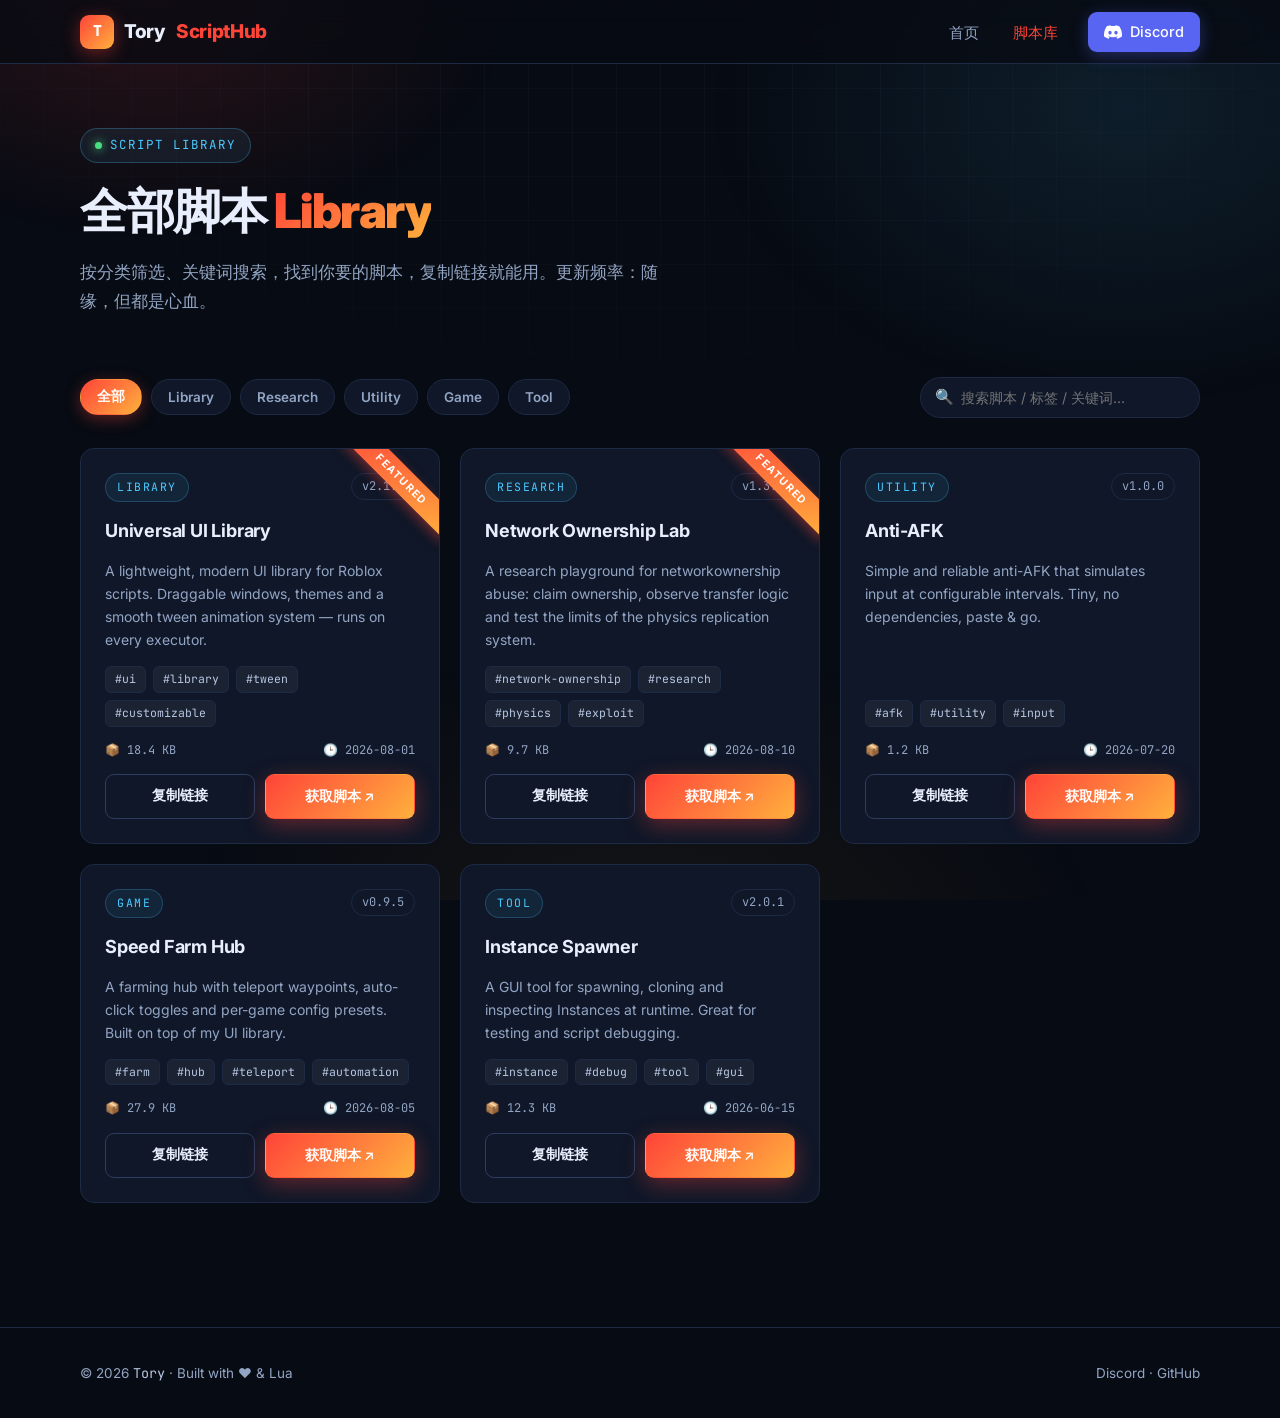
==== scripts.html @ 9d8e40a9 "init: Tory Script Hub" ====
<!DOCTYPE html>
<html lang="zh-CN">
<head>
  <meta charset="UTF-8" />
  <meta name="viewport" content="width=device-width, initial-scale=1.0" />
  <title>脚本库 — Tory Script Hub</title>
  <meta name="description" content="Tory 的全部 Roblox 脚本 — 按分类浏览、搜索、复制链接。" />
  <link rel="icon" href="data:image/svg+xml,<svg xmlns='http://www.w3.org/2000/svg' viewBox='0 0 100 100'><rect width='100' height='100' rx='22' fill='%23ff4438'/><text x='50' y='68' font-size='52' font-family='monospace' font-weight='bold' fill='white' text-anchor='middle'>T</text></svg>" />
  <link rel="preconnect" href="https://fonts.googleapis.com" />
  <link rel="preconnect" href="https://fonts.gstatic.com" crossorigin />
  <link href="https://fonts.googleapis.com/css2?family=Inter:wght@400;500;600;700;800;900&family=JetBrains+Mono:wght@400;500;700&display=swap" rel="stylesheet" />
  <link rel="stylesheet" href="assets/css/style.css" />
</head>
<body>
  <div class="bg-glow"></div>
  <div class="bg-grid"></div>

  <!-- ============ NAVBAR ============ -->
  <nav class="nav">
    <div class="container nav-inner">
      <a href="index.html" class="brand">
        <span class="logo"><span>T</span></span>
        Tory<span style="color:var(--accent)">ScriptHub</span>
      </a>
      <ul class="nav-links">
        <li><a href="index.html">首页</a></li>
        <li><a href="scripts.html" class="active">脚本库</a></li>
        <li><a href="#" data-discord class="nav-discord" target="_blank" rel="noopener">
          <svg width="18" height="18" viewBox="0 0 24 24" fill="currentColor"><path d="M20.317 4.37a19.79 19.79 0 0 0-4.885-1.515.074.074 0 0 0-.079.037c-.21.375-.444.864-.608 1.25a18.27 18.27 0 0 0-5.487 0 12.64 12.64 0 0 0-.617-1.25.077.077 0 0 0-.079-.037A19.736 19.736 0 0 0 3.677 4.37a.07.07 0 0 0-.032.027C.533 9.046-.32 13.58.099 18.057a.082.082 0 0 0 .031.057 19.9 19.9 0 0 0 5.993 3.03.078.078 0 0 0 .084-.028c.462-.63.874-1.295 1.226-1.994a.076.076 0 0 0-.041-.106 13.107 13.107 0 0 1-1.872-.892.077.077 0 0 1-.008-.128c.126-.094.252-.192.372-.291a.074.074 0 0 1 .077-.01c3.928 1.793 8.18 1.793 12.062 0a.074.074 0 0 1 .078.01c.12.098.246.198.373.292a.077.077 0 0 1-.006.127 12.299 12.299 0 0 1-1.873.892.077.077 0 0 0-.041.107c.36.698.772 1.362 1.225 1.993a.076.076 0 0 0 .084.028 19.839 19.839 0 0 0 6.002-3.03.077.077 0 0 0 .032-.054c.5-5.177-.838-9.674-3.549-13.66a.061.061 0 0 0-.031-.03zM8.02 15.33c-1.183 0-2.157-1.085-2.157-2.419 0-1.333.956-2.419 2.157-2.419 1.21 0 2.176 1.096 2.157 2.42 0 1.333-.956 2.418-2.157 2.418zm7.975 0c-1.183 0-2.157-1.085-2.157-2.419 0-1.333.955-2.419 2.157-2.419 1.21 0 2.176 1.096 2.157 2.42 0 1.333-.946 2.418-2.157 2.418z"/></svg>
          Discord
        </a></li>
      </ul>
    </div>
  </nav>

  <!-- ============ PAGE HEAD ============ -->
  <header class="hero" style="padding:64px 0 40px">
    <div class="container">
      <div class="hero-badge"><span class="dot"></span> SCRIPT LIBRARY</div>
      <h1 style="font-size:clamp(30px,5vw,48px)">全部脚本 <span class="grad">Library</span></h1>
      <p class="bio" style="max-width:600px">按分类筛选、关键词搜索，找到你要的脚本，复制链接就能用。更新频率：随缘，但都是心血。</p>
    </div>
  </header>

  <!-- ============ FILTERS + GRID ============ -->
  <section class="section" style="padding-top:10px">
    <div class="container">
      <div class="filters">
        <div class="chips" id="chips"></div>
        <div class="search-box">
          <span class="mag">🔍</span>
          <input type="text" id="searchInput" placeholder="搜索脚本 / 标签 / 关键词…" autocomplete="off" />
        </div>
      </div>
      <div class="scripts-grid" id="scriptsGrid"></div>
      <div class="empty-state" id="emptyState">
        <div class="big">🕳️</div>
        <p>没有匹配的脚本。</p>
        <p style="margin-top:6px;font-size:13px;color:#6b7fa0">换个关键词试试，或者去 Discord 里催 Tory 更新。</p>
      </div>
    </div>
  </section>

  <!-- ============ FOOTER ============ -->
  <footer class="footer">
    <div class="container footer-inner">
      <span>© <span id="year"></span> <span class="mono">Tory</span> · Built with ❤️ &amp; Lua</span>
      <span><a href="#" data-discord target="_blank" rel="noopener">Discord</a> · <a href="https://github.com" target="_blank" rel="noopener">GitHub</a></span>
    </div>
  </footer>

  <script src="assets/js/main.js"></script>
  <script>document.getElementById("year").textContent = new Date().getFullYear();</script>
</body>
</html>
---- assets/css/style.css ----
/* ============================================================
   Tory Script Hub — stylesheet
   Dark hacker theme with Roblox-red accents
   ============================================================ */

:root {
  --bg: #070b13;
  --bg-2: #0b1120;
  --card: #0f1728;
  --card-hover: #131e33;
  --border: #1d2a44;
  --border-bright: #2c3d5f;
  --text: #e8eefc;
  --muted: #93a5c4;
  --accent: #ff4438;        /* roblox red */
  --accent-soft: rgba(255, 68, 56, 0.12);
  --cyan: #4cc9ff;
  --green: #4ade80;
  --gradient: linear-gradient(135deg, #ff4438 0%, #ff7a3c 50%, #ffb03c 100%);
  --radius: 14px;
  --radius-sm: 9px;
  --font-body: "Inter", "PingFang SC", "Microsoft YaHei", system-ui, sans-serif;
  --font-mono: "JetBrains Mono", "Fira Code", Consolas, monospace;
  --nav-h: 64px;
}

* { margin: 0; padding: 0; box-sizing: border-box; }

html { scroll-behavior: smooth; }

body {
  font-family: var(--font-body);
  background: var(--bg);
  color: var(--text);
  line-height: 1.65;
  -webkit-font-smoothing: antialiased;
  overflow-x: hidden;
}

::selection { background: rgba(255, 68, 56, 0.35); color: #fff; }

::-webkit-scrollbar { width: 10px; }
::-webkit-scrollbar-track { background: var(--bg); }
::-webkit-scrollbar-thumb { background: #24334f; border-radius: 6px; }
::-webkit-scrollbar-thumb:hover { background: #31456b; }

/* ---------- background decorations ---------- */
.bg-glow {
  position: fixed;
  inset: 0;
  z-index: -2;
  pointer-events: none;
  background:
    radial-gradient(600px 400px at 12% 0%, rgba(255, 68, 56, 0.14), transparent 60%),
    radial-gradient(700px 500px at 88% 12%, rgba(76, 201, 255, 0.10), transparent 60%),
    radial-gradient(800px 600px at 50% 110%, rgba(255, 176, 60, 0.07), transparent 60%);
}
.bg-grid {
  position: fixed;
  inset: 0;
  z-index: -1;
  pointer-events: none;
  background-image:
    linear-gradient(rgba(120, 150, 200, 0.045) 1px, transparent 1px),
    linear-gradient(90deg, rgba(120, 150, 200, 0.045) 1px, transparent 1px);
  background-size: 44px 44px;
  mask-image: radial-gradient(ellipse 90% 70% at 50% 0%, black 30%, transparent 75%);
  -webkit-mask-image: radial-gradient(ellipse 90% 70% at 50% 0%, black 30%, transparent 75%);
}

/* ---------- layout helpers ---------- */
.container { width: min(1120px, 92%); margin: 0 auto; }
.section { padding: 84px 0; }
.section-head { text-align: center; margin-bottom: 46px; }
.section-head .eyebrow {
  font-family: var(--font-mono);
  font-size: 13px;
  letter-spacing: 3px;
  text-transform: uppercase;
  color: var(--accent);
  display: inline-flex;
  align-items: center;
  gap: 8px;
}
.section-head .eyebrow::before,
.section-head .eyebrow::after {
  content: "";
  width: 26px;
  height: 1px;
  background: linear-gradient(90deg, transparent, var(--accent));
}
.section-head .eyebrow::after { background: linear-gradient(90deg, var(--accent), transparent); }
.section-head h2 { font-size: clamp(26px, 4vw, 38px); font-weight: 800; letter-spacing: -0.5px; margin-top: 10px; }
.section-head p { color: var(--muted); margin-top: 10px; max-width: 560px; margin-inline: auto; }

/* ---------- navbar ---------- */
.nav {
  position: sticky;
  top: 0;
  z-index: 100;
  height: var(--nav-h);
  backdrop-filter: blur(14px);
  -webkit-backdrop-filter: blur(14px);
  background: rgba(7, 11, 19, 0.72);
  border-bottom: 1px solid var(--border);
}
.nav-inner {
  height: var(--nav-h);
  display: flex;
  align-items: center;
  justify-content: space-between;
}
.brand {
  display: flex;
  align-items: center;
  gap: 10px;
  font-weight: 800;
  font-size: 19px;
  letter-spacing: -0.3px;
  color: var(--text);
  text-decoration: none;
}
.brand .logo {
  width: 34px;
  height: 34px;
  display: grid;
  place-items: center;
  border-radius: 9px;
  background: var(--gradient);
  color: #fff;
  font-family: var(--font-mono);
  font-size: 15px;
  font-weight: 800;
  box-shadow: 0 4px 18px rgba(255, 68, 56, 0.4);
}
.brand .logo span { transform: translateY(-1px); }
.nav-links { display: flex; align-items: center; gap: 6px; list-style: none; }
.nav-links a {
  color: var(--muted);
  text-decoration: none;
  font-size: 14.5px;
  font-weight: 500;
  padding: 8px 14px;
  border-radius: 8px;
  transition: color 0.2s, background 0.2s;
}
.nav-links a:hover { color: var(--text); background: rgba(255, 255, 255, 0.06); }
.nav-links a.active { color: var(--accent); }
.nav-discord {
  margin-left: 10px;
  display: inline-flex;
  align-items: center;
  gap: 8px;
  background: #5865f2;
  color: #fff !important;
  font-weight: 600;
  padding: 8px 16px !important;
  border-radius: 9px !important;
  box-shadow: 0 4px 16px rgba(88, 101, 242, 0.35);
  transition: transform 0.2s, box-shadow 0.2s;
}
.nav-discord:hover { transform: translateY(-1px); box-shadow: 0 6px 22px rgba(88, 101, 242, 0.5); color: #fff !important; background: #5865f2 !important; }

/* ---------- buttons ---------- */
.btn {
  display: inline-flex;
  align-items: center;
  justify-content: center;
  gap: 9px;
  font-family: var(--font-body);
  font-size: 15px;
  font-weight: 600;
  padding: 13px 26px;
  border-radius: 11px;
  border: 1px solid transparent;
  cursor: pointer;
  text-decoration: none;
  transition: transform 0.18s, box-shadow 0.18s, background 0.18s, border-color 0.18s;
  white-space: nowrap;
}
.btn:active { transform: scale(0.97); }
.btn-primary {
  background: var(--gradient);
  color: #fff;
  box-shadow: 0 6px 22px rgba(255, 68, 56, 0.35);
}
.btn-primary:hover { transform: translateY(-2px); box-shadow: 0 10px 30px rgba(255, 68, 56, 0.45); }
.btn-ghost { background: transparent; color: var(--text); border-color: var(--border-bright); }
.btn-ghost:hover { border-color: var(--accent); color: var(--accent); transform: translateY(-2px); }
.btn-discord {
  background: #5865f2;
  color: #fff;
  box-shadow: 0 6px 22px rgba(88, 101, 242, 0.35);
}
.btn-discord:hover { transform: translateY(-2px); box-shadow: 0 10px 30px rgba(88, 101, 242, 0.5); }
.btn-sm { padding: 9px 16px; font-size: 13.5px; border-radius: 9px; }

/* ---------- hero ---------- */
.hero { padding: 90px 0 70px; position: relative; }
.hero-inner {
  display: grid;
  grid-template-columns: 1.05fr 0.95fr;
  gap: 56px;
  align-items: center;
}
.hero-badge {
  display: inline-flex;
  align-items: center;
  gap: 8px;
  font-family: var(--font-mono);
  font-size: 12.5px;
  letter-spacing: 1px;
  color: var(--cyan);
  background: rgba(76, 201, 255, 0.08);
  border: 1px solid rgba(76, 201, 255, 0.25);
  padding: 6px 14px;
  border-radius: 999px;
  margin-bottom: 22px;
}
.hero-badge .dot {
  width: 7px; height: 7px; border-radius: 50%;
  background: var(--green);
  box-shadow: 0 0 10px var(--green);
  animation: pulse 2s infinite;
}
@keyframes pulse {
  0%, 100% { opacity: 1; transform: scale(1); }
  50% { opacity: 0.5; transform: scale(0.8); }
}
.hero h1 {
  font-size: clamp(38px, 6vw, 62px);
  font-weight: 900;
  letter-spacing: -1.5px;
  line-height: 1.08;
}
.hero h1 .grad {
  background: var(--gradient);
  -webkit-background-clip: text;
  background-clip: text;
  color: transparent;
}
.hero .bio {
  margin: 22px 0 12px;
  font-size: 17px;
  color: var(--muted);
  max-width: 480px;
}
.hero .bio em { color: var(--text); font-style: normal; font-family: var(--font-mono); font-size: 15px; }
.hero-actions { display: flex; flex-wrap: wrap; gap: 14px; margin-top: 30px; }
.hero-stats {
  display: flex;
  gap: 34px;
  margin-top: 44px;
  padding-top: 24px;
  border-top: 1px solid var(--border);
}
.hero-stats .num { font-size: 26px; font-weight: 800; font-family: var(--font-mono); color: var(--text); }
.hero-stats .num em { color: var(--accent); font-style: normal; }
.hero-stats .lbl { font-size: 12.5px; color: var(--muted); letter-spacing: 0.5px; }

/* code window */
.code-window {
  background: #0c1322;
  border: 1px solid var(--border);
  border-radius: var(--radius);
  box-shadow: 0 30px 80px rgba(0, 0, 0, 0.55);
  overflow: hidden;
  font-family: var(--font-mono);
}
.code-titlebar {
  display: flex;
  align-items: center;
  gap: 8px;
  padding: 12px 16px;
  background: #0e1628;
  border-bottom: 1px solid var(--border);
}
.code-titlebar .dots { display: flex; gap: 7px; }
.code-titlebar .dots i {
  width: 11px; height: 11px; border-radius: 50%;
  display: inline-block;
}
.code-titlebar .dots i:nth-child(1) { background: #ff5f56; }
.code-titlebar .dots i:nth-child(2) { background: #ffbd2e; }
.code-titlebar .dots i:nth-child(3) { background: #27c93f; }
.code-titlebar .file {
  margin-left: 10px;
  font-size: 12.5px;
  color: var(--muted);
}
.code-titlebar .file b { color: var(--cyan); font-weight: 500; }
.code-body { padding: 20px 22px; font-size: 13.2px; line-height: 1.75; }
.code-body .ln { display: block; white-space: pre; }
.code-body .cm { color: #5f7396; }
.code-body .kw { color: #ff79c6; }
.code-body .fn { color: #50fa7b; }
.code-body .st { color: #f1fa8c; }
.code-body .no { color: #bd93f9; }
.code-body .pu { color: #4cc9ff; }
.code-body .ok { color: #27c93f; }
.code-window .code-foot {
  padding: 10px 22px;
  font-size: 12px;
  color: var(--muted);
  border-top: 1px solid var(--border);
  display: flex;
  justify-content: space-between;
  font-family: var(--font-mono);
}
.typed-cursor { color: var(--green); animation: blink 1s step-end infinite; }
@keyframes blink { 50% { opacity: 0; } }

/* ---------- features ---------- */
.features-grid {
  display: grid;
  grid-template-columns: repeat(3, 1fr);
  gap: 20px;
}
.feature {
  background: var(--card);
  border: 1px solid var(--border);
  border-radius: var(--radius);
  padding: 26px 24px;
  transition: transform 0.2s, border-color 0.2s, background 0.2s;
}
.feature:hover { transform: translateY(-4px); border-color: var(--border-bright); background: var(--card-hover); }
.feature .icon {
  width: 44px; height: 44px;
  display: grid; place-items: center;
  border-radius: 11px;
  font-size: 20px;
  margin-bottom: 16px;
  background: var(--accent-soft);
  border: 1px solid rgba(255, 68, 56, 0.25);
}
.feature:nth-child(2) .icon { background: rgba(76, 201, 255, 0.1); border-color: rgba(76, 201, 255, 0.25); }
.feature:nth-child(3) .icon { background: rgba(74, 222, 128, 0.1); border-color: rgba(74, 222, 128, 0.25); }
.feature h3 { font-size: 17px; font-weight: 700; margin-bottom: 8px; }
.feature p { color: var(--muted); font-size: 14.5px; }

/* ---------- script cards ---------- */
.scripts-grid {
  display: grid;
  grid-template-columns: repeat(auto-fill, minmax(320px, 1fr));
  gap: 20px;
}
.card {
  background: var(--card);
  border: 1px solid var(--border);
  border-radius: var(--radius);
  padding: 24px;
  display: flex;
  flex-direction: column;
  gap: 14px;
  transition: transform 0.22s, border-color 0.22s, box-shadow 0.22s, background 0.22s;
  position: relative;
  overflow: hidden;
}
.card::before {
  content: "";
  position: absolute;
  inset: 0 0 auto 0;
  height: 3px;
  background: var(--gradient);
  opacity: 0;
  transition: opacity 0.22s;
}
.card:hover {
  transform: translateY(-5px);
  border-color: var(--border-bright);
  background: var(--card-hover);
  box-shadow: 0 18px 44px rgba(0, 0, 0, 0.45);
}
.card:hover::before { opacity: 1; }
.card-top { display: flex; justify-content: space-between; align-items: flex-start; gap: 10px; }
.card .cat {
  font-family: var(--font-mono);
  font-size: 11.5px;
  letter-spacing: 1.5px;
  text-transform: uppercase;
  color: var(--cyan);
  background: rgba(76, 201, 255, 0.08);
  border: 1px solid rgba(76, 201, 255, 0.22);
  padding: 4px 11px;
  border-radius: 999px;
}
.card .ver {
  font-family: var(--font-mono);
  font-size: 12px;
  color: var(--muted);
  border: 1px solid var(--border);
  padding: 3px 10px;
  border-radius: 999px;
}
.card h3 { font-size: 18px; font-weight: 700; letter-spacing: -0.2px; }
.card .desc { color: var(--muted); font-size: 14px; flex-grow: 1; }
.card .tags { display: flex; flex-wrap: wrap; gap: 7px; }
.card .tags span {
  font-family: var(--font-mono);
  font-size: 11.5px;
  color: #b7c6e2;
  background: rgba(255, 255, 255, 0.05);
  border: 1px solid var(--border);
  padding: 3px 9px;
  border-radius: 6px;
}
.card .meta {
  display: flex;
  justify-content: space-between;
  align-items: center;
  font-size: 12px;
  color: var(--muted);
  font-family: var(--font-mono);
}
.card-actions { display: flex; gap: 10px; }
.card-actions .btn { flex: 1; padding: 10px 14px; font-size: 13.5px; }

/* badge */
.card .featured-flag {
  position: absolute;
  top: 18px; right: -34px;
  transform: rotate(45deg);
  background: var(--gradient);
  color: #fff;
  font-size: 10.5px;
  font-weight: 700;
  letter-spacing: 1.5px;
  padding: 4px 38px;
  box-shadow: 0 4px 12px rgba(255, 68, 56, 0.4);
}

/* ---------- filters ---------- */
.filters {
  display: flex;
  flex-wrap: wrap;
  align-items: center;
  justify-content: space-between;
  gap: 16px;
  margin-bottom: 30px;
}
.chips { display: flex; flex-wrap: wrap; gap: 9px; }
.chip {
  font-size: 13.5px;
  font-weight: 600;
  color: var(--muted);
  background: var(--card);
  border: 1px solid var(--border);
  padding: 8px 16px;
  border-radius: 999px;
  cursor: pointer;
  transition: all 0.18s;
  font-family: var(--font-body);
}
.chip:hover { color: var(--text); border-color: var(--border-bright); }
.chip.active {
  background: var(--gradient);
  color: #fff;
  border-color: transparent;
  box-shadow: 0 4px 16px rgba(255, 68, 56, 0.35);
}
.search-box {
  position: relative;
  min-width: 240px;
  flex: 0 1 280px;
}
.search-box input {
  width: 100%;
  background: var(--card);
  border: 1px solid var(--border);
  color: var(--text);
  font-family: var(--font-body);
  font-size: 14px;
  padding: 11px 16px 11px 40px;
  border-radius: 999px;
  outline: none;
  transition: border-color 0.2s;
}
.search-box input:focus { border-color: var(--accent); }
.search-box .mag {
  position: absolute;
  left: 15px; top: 50%;
  transform: translateY(-50%);
  color: var(--muted);
  font-size: 15px;
  pointer-events: none;
}
.empty-state { text-align: center; padding: 70px 0; color: var(--muted); display: none; }
.empty-state .big { font-size: 44px; margin-bottom: 12px; }

/* ---------- discord CTA ---------- */
.cta {
  position: relative;
  border-radius: 22px;
  padding: 64px 40px;
  text-align: center;
  overflow: hidden;
  border: 1px solid rgba(88, 101, 242, 0.35);
  background:
    radial-gradient(600px 300px at 50% -20%, rgba(88, 101, 242, 0.28), transparent 70%),
    linear-gradient(180deg, #101c3d, #0a1228);
}
.cta::after {
  content: "";
  position: absolute; inset: 0;
  background-image: linear-gradient(rgba(120,150,200,0.06) 1px, transparent 1px),
                    linear-gradient(90deg, rgba(120,150,200,0.06) 1px, transparent 1px);
  background-size: 34px 34px;
  pointer-events: none;
}
.cta > * { position: relative; z-index: 1; }
.cta h2 { font-size: clamp(24px, 4vw, 36px); font-weight: 800; letter-spacing: -0.5px; }
.cta p { color: var(--muted); margin: 14px auto 30px; max-width: 480px; }
.cta .discord-tag {
  display: inline-flex;
  align-items: center;
  gap: 8px;
  font-family: var(--font-mono);
  font-size: 13px;
  color: #b9c4ff;
  background: rgba(88, 101, 242, 0.15);
  border: 1px dashed rgba(88, 101, 242, 0.5);
  padding: 8px 16px;
  border-radius: 10px;
  margin-top: 18px;
}

/* ---------- footer ---------- */
.footer {
  border-top: 1px solid var(--border);
  padding: 34px 0;
  margin-top: 40px;
}
.footer-inner {
  display: flex;
  flex-wrap: wrap;
  align-items: center;
  justify-content: space-between;
  gap: 16px;
  color: var(--muted);
  font-size: 13.5px;
}
.footer .mono { font-family: var(--font-mono); color: #b7c6e2; }
.footer a { color: var(--muted); text-decoration: none; }
.footer a:hover { color: var(--accent); }

/* ---------- toast ---------- */
.toast {
  position: fixed;
  bottom: 28px; left: 50%;
  transform: translate(-50%, 90px);
  background: #101c33;
  border: 1px solid rgba(74, 222, 128, 0.4);
  color: #d1fae5;
  font-size: 14px;
  font-weight: 500;
  padding: 13px 22px;
  border-radius: 12px;
  box-shadow: 0 14px 40px rgba(0, 0, 0, 0.5);
  z-index: 200;
  transition: transform 0.35s cubic-bezier(0.2, 0.9, 0.3, 1.2);
  display: flex;
  align-items: center;
  gap: 10px;
}
.toast.show { transform: translate(-50%, 0); }
.toast .tick { color: var(--green); font-weight: 800; }

/* ---------- reveal animation ---------- */
.reveal { opacity: 0; transform: translateY(24px); transition: opacity 0.6s ease, transform 0.6s ease; }
.reveal.visible { opacity: 1; transform: none; }
.reveal[data-delay="1"] { transition-delay: 0.08s; }
.reveal[data-delay="2"] { transition-delay: 0.16s; }
.reveal[data-delay="3"] { transition-delay: 0.24s; }

/* ---------- responsive ---------- */
@media (max-width: 900px) {
  .hero-inner { grid-template-columns: 1fr; gap: 40px; }
  .hero { padding: 64px 0 48px; }
  .features-grid { grid-template-columns: 1fr; }
  .hero-stats { gap: 24px; flex-wrap: wrap; }
}
@media (max-width: 640px) {
  .nav-links .link-text { display: none; }
  .nav-links a { padding: 8px 10px; }
  .filters { flex-direction: column; align-items: stretch; }
  .search-box { flex: 1; }
  .hero-actions .btn { width: 100%; }
  .card-actions { flex-direction: column; }
}
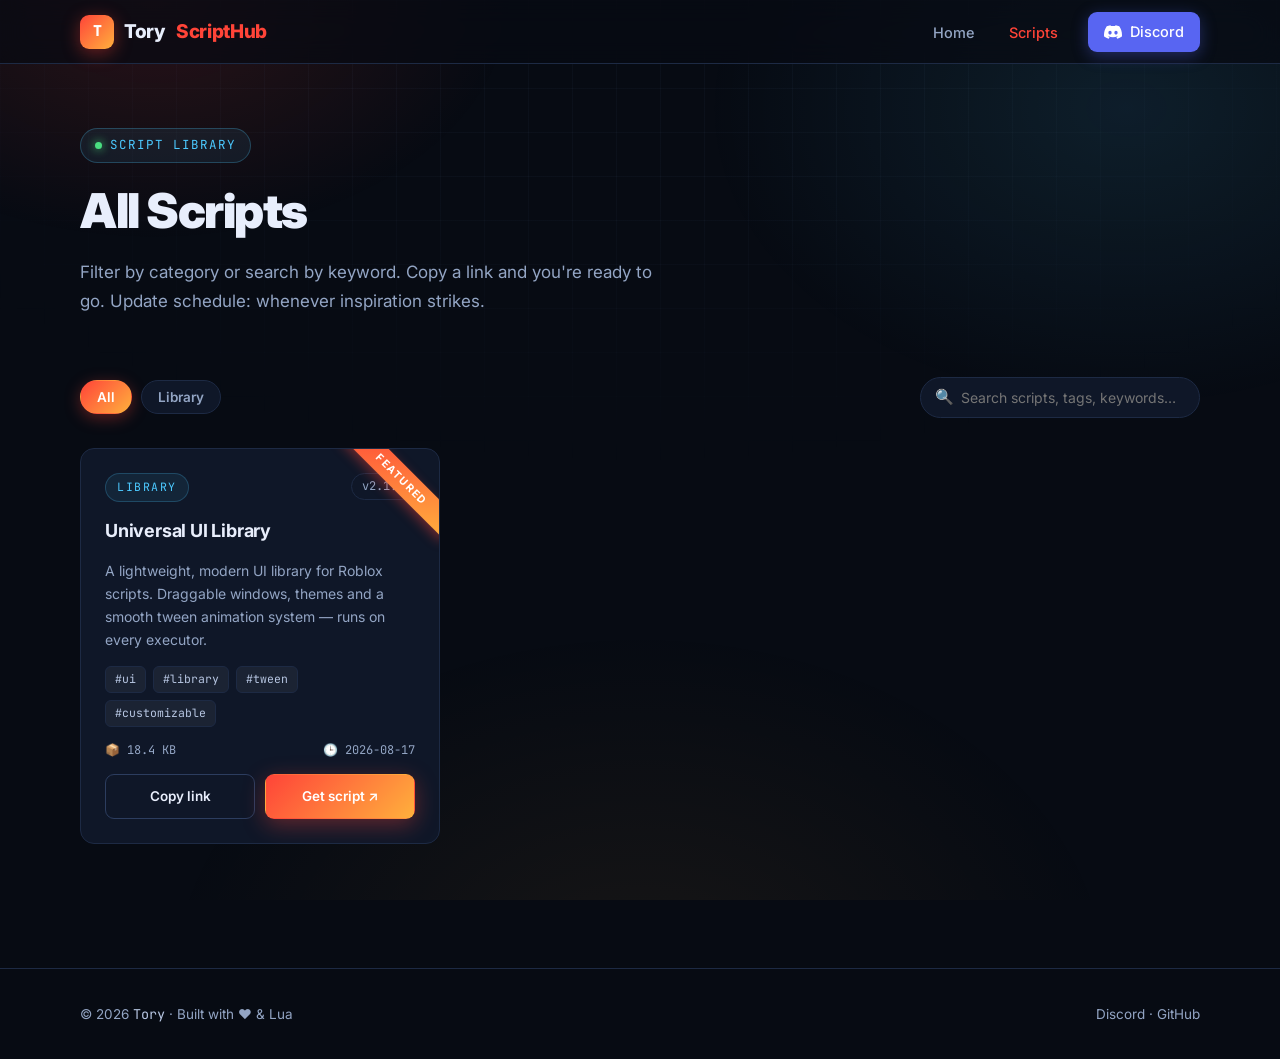
==== commit f489cba0: "update: english UI + single sample script" ====
--- a/scripts.html
+++ b/scripts.html
@@ -1,10 +1,10 @@
 <!DOCTYPE html>
-<html lang="zh-CN">
+<html lang="en">
 <head>
   <meta charset="UTF-8" />
   <meta name="viewport" content="width=device-width, initial-scale=1.0" />
-  <title>脚本库 — Tory Script Hub</title>
-  <meta name="description" content="Tory 的全部 Roblox 脚本 — 按分类浏览、搜索、复制链接。" />
+  <title>Script Library — Tory Script Hub</title>
+  <meta name="description" content="All of Tory's Roblox scripts — browse by category, search & copy links." />
   <link rel="icon" href="data:image/svg+xml,<svg xmlns='http://www.w3.org/2000/svg' viewBox='0 0 100 100'><rect width='100' height='100' rx='22' fill='%23ff4438'/><text x='50' y='68' font-size='52' font-family='monospace' font-weight='bold' fill='white' text-anchor='middle'>T</text></svg>" />
   <link rel="preconnect" href="https://fonts.googleapis.com" />
   <link rel="preconnect" href="https://fonts.gstatic.com" crossorigin />
@@ -23,8 +23,8 @@
         Tory<span style="color:var(--accent)">ScriptHub</span>
       </a>
       <ul class="nav-links">
-        <li><a href="index.html">首页</a></li>
-        <li><a href="scripts.html" class="active">脚本库</a></li>
+        <li><a href="index.html">Home</a></li>
+        <li><a href="scripts.html" class="active">Scripts</a></li>
         <li><a href="#" data-discord class="nav-discord" target="_blank" rel="noopener">
           <svg width="18" height="18" viewBox="0 0 24 24" fill="currentColor"><path d="M20.317 4.37a19.79 19.79 0 0 0-4.885-1.515.074.074 0 0 0-.079.037c-.21.375-.444.864-.608 1.25a18.27 18.27 0 0 0-5.487 0 12.64 12.64 0 0 0-.617-1.25.077.077 0 0 0-.079-.037A19.736 19.736 0 0 0 3.677 4.37a.07.07 0 0 0-.032.027C.533 9.046-.32 13.58.099 18.057a.082.082 0 0 0 .031.057 19.9 19.9 0 0 0 5.993 3.03.078.078 0 0 0 .084-.028c.462-.63.874-1.295 1.226-1.994a.076.076 0 0 0-.041-.106 13.107 13.107 0 0 1-1.872-.892.077.077 0 0 1-.008-.128c.126-.094.252-.192.372-.291a.074.074 0 0 1 .077-.01c3.928 1.793 8.18 1.793 12.062 0a.074.074 0 0 1 .078.01c.12.098.246.198.373.292a.077.077 0 0 1-.006.127 12.299 12.299 0 0 1-1.873.892.077.077 0 0 0-.041.107c.36.698.772 1.362 1.225 1.993a.076.076 0 0 0 .084.028 19.839 19.839 0 0 0 6.002-3.03.077.077 0 0 0 .032-.054c.5-5.177-.838-9.674-3.549-13.66a.061.061 0 0 0-.031-.03zM8.02 15.33c-1.183 0-2.157-1.085-2.157-2.419 0-1.333.956-2.419 2.157-2.419 1.21 0 2.176 1.096 2.157 2.42 0 1.333-.956 2.418-2.157 2.418zm7.975 0c-1.183 0-2.157-1.085-2.157-2.419 0-1.333.955-2.419 2.157-2.419 1.21 0 2.176 1.096 2.157 2.42 0 1.333-.946 2.418-2.157 2.418z"/></svg>
           Discord
@@ -37,8 +37,8 @@
   <header class="hero" style="padding:64px 0 40px">
     <div class="container">
       <div class="hero-badge"><span class="dot"></span> SCRIPT LIBRARY</div>
-      <h1 style="font-size:clamp(30px,5vw,48px)">全部脚本 <span class="grad">Library</span></h1>
-      <p class="bio" style="max-width:600px">按分类筛选、关键词搜索，找到你要的脚本，复制链接就能用。更新频率：随缘，但都是心血。</p>
+      <h1 style="font-size:clamp(30px,5vw,48px)">All Scripts</h1>
+      <p class="bio" style="max-width:600px">Filter by category or search by keyword. Copy a link and you're ready to go. Update schedule: whenever inspiration strikes.</p>
     </div>
   </header>
 
@@ -49,14 +49,14 @@
         <div class="chips" id="chips"></div>
         <div class="search-box">
           <span class="mag">🔍</span>
-          <input type="text" id="searchInput" placeholder="搜索脚本 / 标签 / 关键词…" autocomplete="off" />
+          <input type="text" id="searchInput" placeholder="Search scripts, tags, keywords…" autocomplete="off" />
         </div>
       </div>
       <div class="scripts-grid" id="scriptsGrid"></div>
       <div class="empty-state" id="emptyState">
         <div class="big">🕳️</div>
-        <p>没有匹配的脚本。</p>
-        <p style="margin-top:6px;font-size:13px;color:#6b7fa0">换个关键词试试，或者去 Discord 里催 Tory 更新。</p>
+        <p>No matching scripts.</p>
+        <p style="margin-top:6px;font-size:13px;color:#6b7fa0">Try another keyword, or ping Tory on Discord.</p>
       </div>
     </div>
   </section>
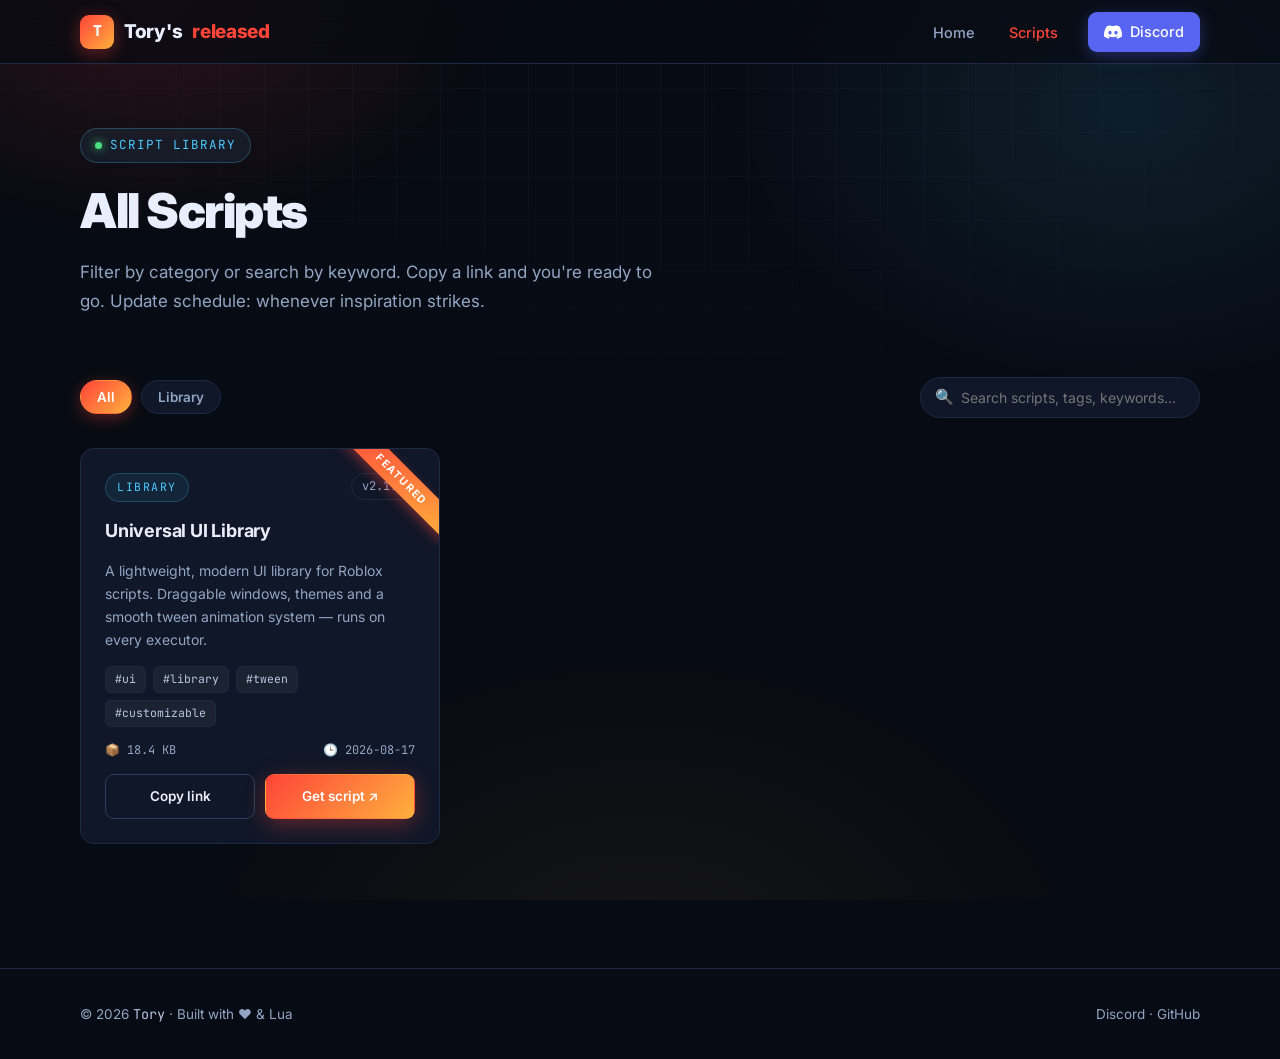
==== commit ca7eb748: "Update scripts.html" ====
--- a/scripts.html
+++ b/scripts.html
@@ -3,7 +3,7 @@
 <head>
   <meta charset="UTF-8" />
   <meta name="viewport" content="width=device-width, initial-scale=1.0" />
-  <title>Script Library — Tory Script Hub</title>
+  <title>Tory's Officials - released</title>
   <meta name="description" content="All of Tory's Roblox scripts — browse by category, search & copy links." />
   <link rel="icon" href="data:image/svg+xml,<svg xmlns='http://www.w3.org/2000/svg' viewBox='0 0 100 100'><rect width='100' height='100' rx='22' fill='%23ff4438'/><text x='50' y='68' font-size='52' font-family='monospace' font-weight='bold' fill='white' text-anchor='middle'>T</text></svg>" />
   <link rel="preconnect" href="https://fonts.googleapis.com" />
@@ -15,12 +15,11 @@
   <div class="bg-glow"></div>
   <div class="bg-grid"></div>
 
-  <!-- ============ NAVBAR ============ -->
   <nav class="nav">
     <div class="container nav-inner">
       <a href="index.html" class="brand">
         <span class="logo"><span>T</span></span>
-        Tory<span style="color:var(--accent)">ScriptHub</span>
+        Tory's<span style="color:var(--accent)">released</span>
       </a>
       <ul class="nav-links">
         <li><a href="index.html">Home</a></li>
@@ -33,7 +32,6 @@
     </div>
   </nav>
 
-  <!-- ============ PAGE HEAD ============ -->
   <header class="hero" style="padding:64px 0 40px">
     <div class="container">
       <div class="hero-badge"><span class="dot"></span> SCRIPT LIBRARY</div>
@@ -41,8 +39,7 @@
       <p class="bio" style="max-width:600px">Filter by category or search by keyword. Copy a link and you're ready to go. Update schedule: whenever inspiration strikes.</p>
     </div>
   </header>
-
-  <!-- ============ FILTERS + GRID ============ -->
+  
   <section class="section" style="padding-top:10px">
     <div class="container">
       <div class="filters">
@@ -60,8 +57,7 @@
       </div>
     </div>
   </section>
-
-  <!-- ============ FOOTER ============ -->
+  
   <footer class="footer">
     <div class="container footer-inner">
       <span>© <span id="year"></span> <span class="mono">Tory</span> · Built with ❤️ &amp; Lua</span>
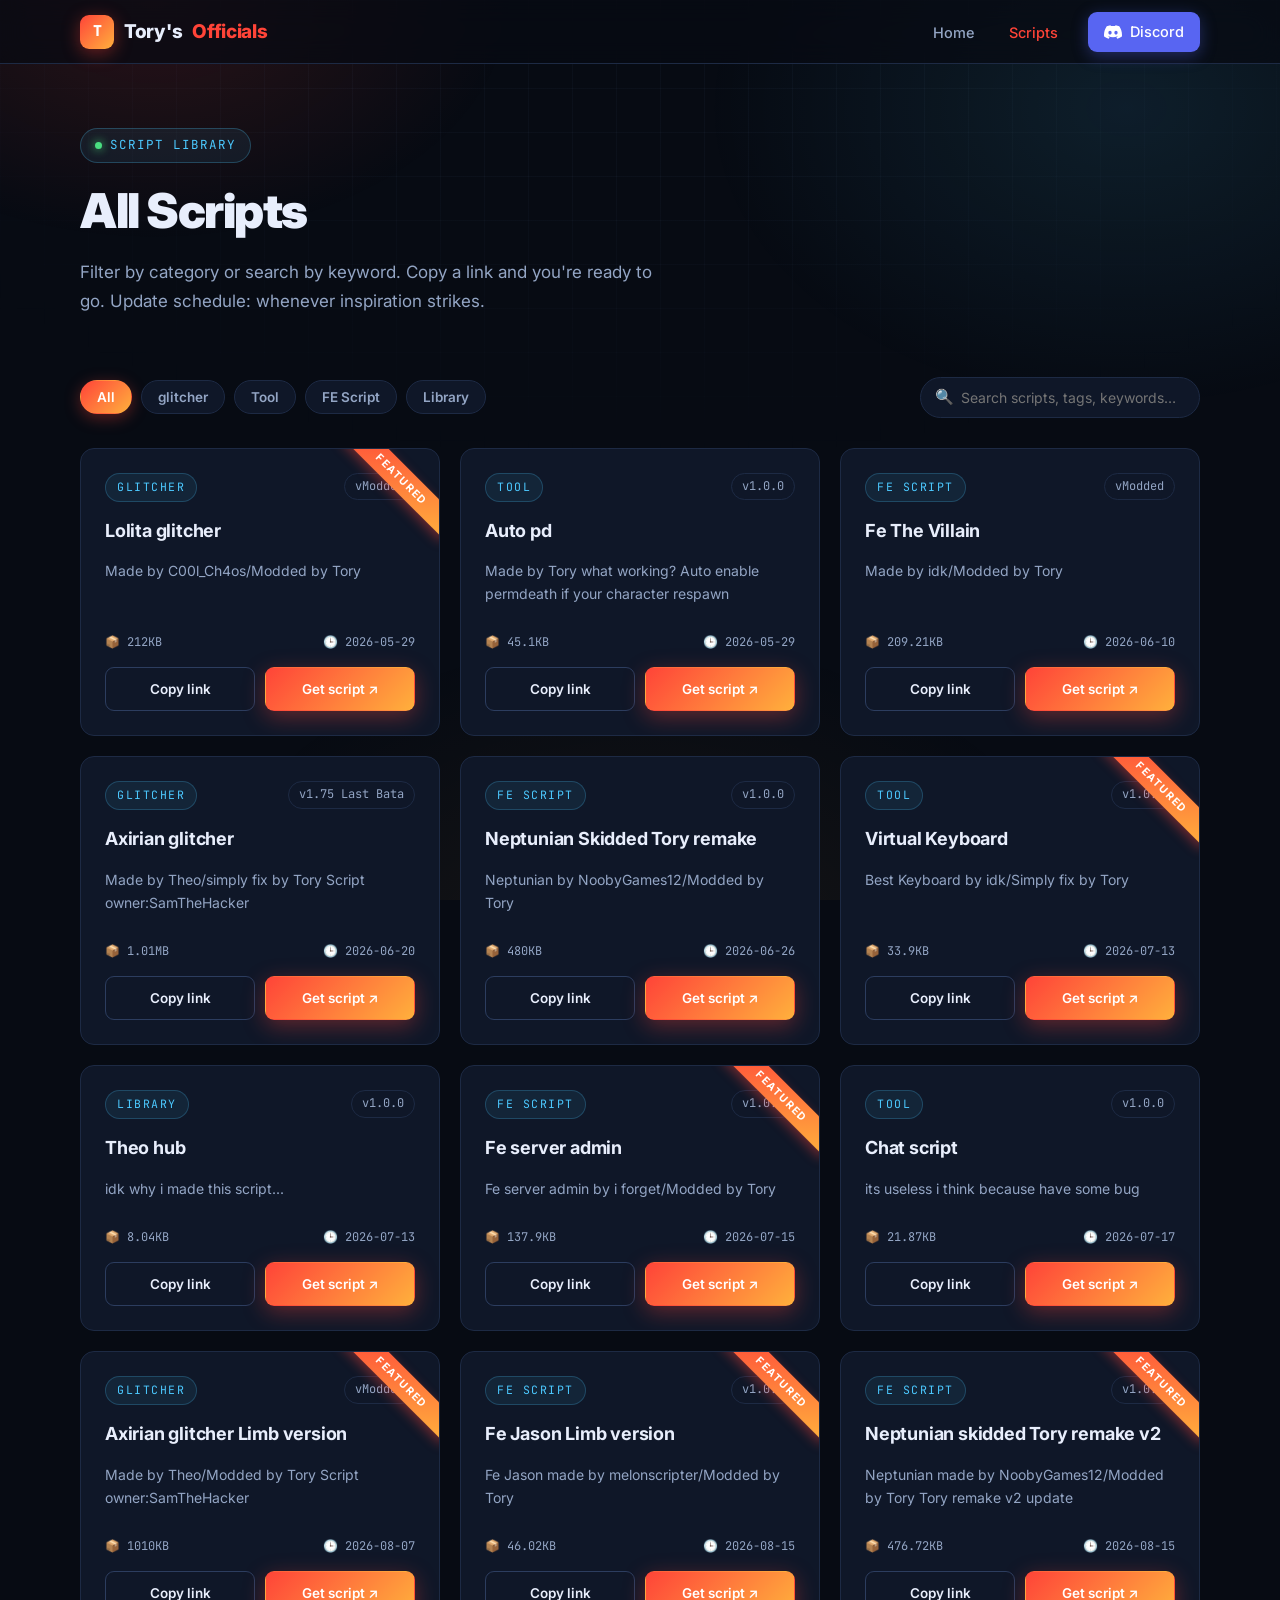
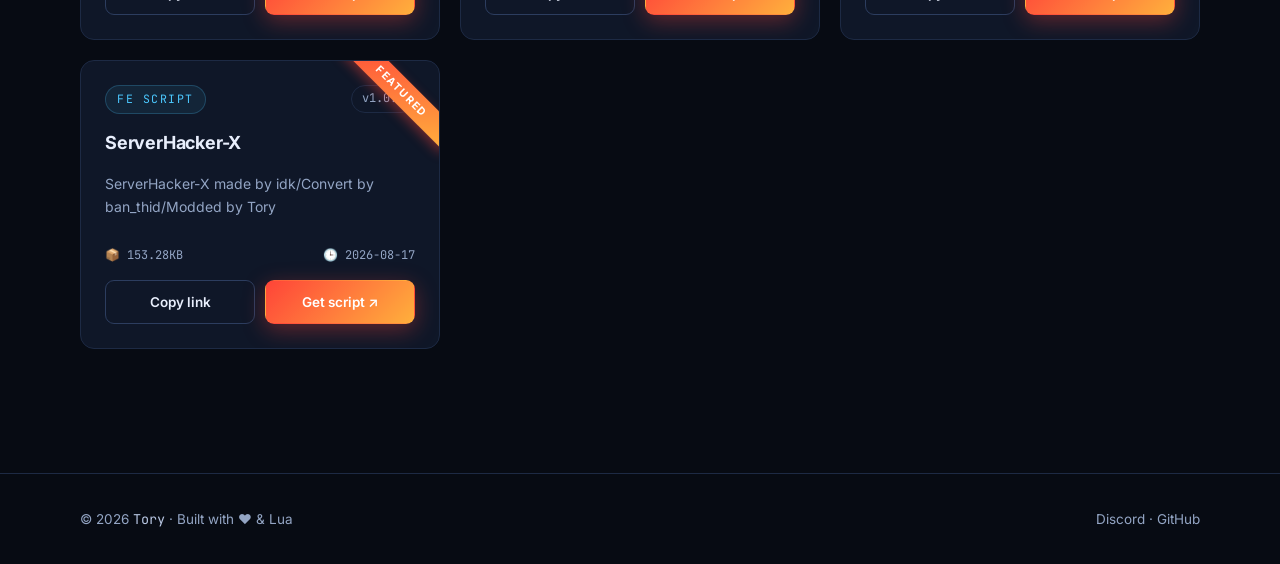
==== commit cee0c7b3: "update: mobile responsive, Tory's Officials brand, clean code" ====
--- a/scripts.html
+++ b/scripts.html
@@ -3,8 +3,8 @@
 <head>
   <meta charset="UTF-8" />
   <meta name="viewport" content="width=device-width, initial-scale=1.0" />
-  <title>Tory's Officials - released</title>
-  <meta name="description" content="All of Tory's Roblox scripts — browse by category, search & copy links." />
+  <title>Script Library — Tory Script Hub</title>
+  <meta name="description" content="All of Tory's released scripts — browse by category, search & copy links." />
   <link rel="icon" href="data:image/svg+xml,<svg xmlns='http://www.w3.org/2000/svg' viewBox='0 0 100 100'><rect width='100' height='100' rx='22' fill='%23ff4438'/><text x='50' y='68' font-size='52' font-family='monospace' font-weight='bold' fill='white' text-anchor='middle'>T</text></svg>" />
   <link rel="preconnect" href="https://fonts.googleapis.com" />
   <link rel="preconnect" href="https://fonts.gstatic.com" crossorigin />
@@ -19,7 +19,7 @@
     <div class="container nav-inner">
       <a href="index.html" class="brand">
         <span class="logo"><span>T</span></span>
-        Tory's<span style="color:var(--accent)">released</span>
+        Tory's<span style="color:var(--accent)">Officials</span>
       </a>
       <ul class="nav-links">
         <li><a href="index.html">Home</a></li>
@@ -39,7 +39,7 @@
       <p class="bio" style="max-width:600px">Filter by category or search by keyword. Copy a link and you're ready to go. Update schedule: whenever inspiration strikes.</p>
     </div>
   </header>
-  
+
   <section class="section" style="padding-top:10px">
     <div class="container">
       <div class="filters">
@@ -57,7 +57,7 @@
       </div>
     </div>
   </section>
-  
+
   <footer class="footer">
     <div class="container footer-inner">
       <span>© <span id="year"></span> <span class="mono">Tory</span> · Built with ❤️ &amp; Lua</span>
--- a/assets/css/style.css
+++ b/assets/css/style.css
@@ -1,7 +1,4 @@
-/* ============================================================
-   Tory Script Hub — stylesheet
-   Dark hacker theme with Roblox-red accents
-   ============================================================ */
+
 
 :root {
   --bg: #070b13;
@@ -12,7 +9,7 @@
   --border-bright: #2c3d5f;
   --text: #e8eefc;
   --muted: #93a5c4;
-  --accent: #ff4438;        /* roblox red */
+  --accent: #ff4438;        
   --accent-soft: rgba(255, 68, 56, 0.12);
   --cyan: #4cc9ff;
   --green: #4ade80;
@@ -44,7 +41,6 @@
 ::-webkit-scrollbar-thumb { background: #24334f; border-radius: 6px; }
 ::-webkit-scrollbar-thumb:hover { background: #31456b; }
 
-/* ---------- background decorations ---------- */
 .bg-glow {
   position: fixed;
   inset: 0;
@@ -68,7 +64,6 @@
   -webkit-mask-image: radial-gradient(ellipse 90% 70% at 50% 0%, black 30%, transparent 75%);
 }
 
-/* ---------- layout helpers ---------- */
 .container { width: min(1120px, 92%); margin: 0 auto; }
 .section { padding: 84px 0; }
 .section-head { text-align: center; margin-bottom: 46px; }
@@ -93,7 +88,6 @@
 .section-head h2 { font-size: clamp(26px, 4vw, 38px); font-weight: 800; letter-spacing: -0.5px; margin-top: 10px; }
 .section-head p { color: var(--muted); margin-top: 10px; max-width: 560px; margin-inline: auto; }
 
-/* ---------- navbar ---------- */
 .nav {
   position: sticky;
   top: 0;
@@ -161,7 +155,6 @@
 }
 .nav-discord:hover { transform: translateY(-1px); box-shadow: 0 6px 22px rgba(88, 101, 242, 0.5); color: #fff !important; background: #5865f2 !important; }
 
-/* ---------- buttons ---------- */
 .btn {
   display: inline-flex;
   align-items: center;
@@ -195,7 +188,6 @@
 .btn-discord:hover { transform: translateY(-2px); box-shadow: 0 10px 30px rgba(88, 101, 242, 0.5); }
 .btn-sm { padding: 9px 16px; font-size: 13.5px; border-radius: 9px; }
 
-/* ---------- hero ---------- */
 .hero { padding: 90px 0 70px; position: relative; }
 .hero-inner {
   display: grid;
@@ -258,7 +250,6 @@
 .hero-stats .num em { color: var(--accent); font-style: normal; }
 .hero-stats .lbl { font-size: 12.5px; color: var(--muted); letter-spacing: 0.5px; }
 
-/* code window */
 .code-window {
   background: #0c1322;
   border: 1px solid var(--border);
@@ -290,7 +281,7 @@
 }
 .code-titlebar .file b { color: var(--cyan); font-weight: 500; }
 .code-body { padding: 20px 22px; font-size: 13.2px; line-height: 1.75; }
-.code-body .ln { display: block; white-space: pre; }
+.code-body .ln { display: block; white-space: pre-wrap; word-break: break-word; }
 .code-body .cm { color: #5f7396; }
 .code-body .kw { color: #ff79c6; }
 .code-body .fn { color: #50fa7b; }
@@ -310,7 +301,6 @@
 .typed-cursor { color: var(--green); animation: blink 1s step-end infinite; }
 @keyframes blink { 50% { opacity: 0; } }
 
-/* ---------- features ---------- */
 .features-grid {
   display: grid;
   grid-template-columns: repeat(3, 1fr);
@@ -338,10 +328,9 @@
 .feature h3 { font-size: 17px; font-weight: 700; margin-bottom: 8px; }
 .feature p { color: var(--muted); font-size: 14.5px; }
 
-/* ---------- script cards ---------- */
 .scripts-grid {
   display: grid;
-  grid-template-columns: repeat(auto-fill, minmax(320px, 1fr));
+  grid-template-columns: repeat(auto-fill, minmax(300px, 1fr));
   gap: 20px;
 }
 .card {
@@ -415,7 +404,6 @@
 .card-actions { display: flex; gap: 10px; }
 .card-actions .btn { flex: 1; padding: 10px 14px; font-size: 13.5px; }
 
-/* badge */
 .card .featured-flag {
   position: absolute;
   top: 18px; right: -34px;
@@ -429,7 +417,6 @@
   box-shadow: 0 4px 12px rgba(255, 68, 56, 0.4);
 }
 
-/* ---------- filters ---------- */
 .filters {
   display: flex;
   flex-wrap: wrap;
@@ -487,7 +474,6 @@
 .empty-state { text-align: center; padding: 70px 0; color: var(--muted); display: none; }
 .empty-state .big { font-size: 44px; margin-bottom: 12px; }
 
-/* ---------- discord CTA ---------- */
 .cta {
   position: relative;
   border-radius: 22px;
@@ -524,7 +510,6 @@
   margin-top: 18px;
 }
 
-/* ---------- footer ---------- */
 .footer {
   border-top: 1px solid var(--border);
   padding: 34px 0;
@@ -543,7 +528,6 @@
 .footer a { color: var(--muted); text-decoration: none; }
 .footer a:hover { color: var(--accent); }
 
-/* ---------- toast ---------- */
 .toast {
   position: fixed;
   bottom: 28px; left: 50%;
@@ -565,25 +549,53 @@
 .toast.show { transform: translate(-50%, 0); }
 .toast .tick { color: var(--green); font-weight: 800; }
 
-/* ---------- reveal animation ---------- */
 .reveal { opacity: 0; transform: translateY(24px); transition: opacity 0.6s ease, transform 0.6s ease; }
 .reveal.visible { opacity: 1; transform: none; }
 .reveal[data-delay="1"] { transition-delay: 0.08s; }
 .reveal[data-delay="2"] { transition-delay: 0.16s; }
 .reveal[data-delay="3"] { transition-delay: 0.24s; }
 
-/* ---------- responsive ---------- */
 @media (max-width: 900px) {
-  .hero-inner { grid-template-columns: 1fr; gap: 40px; }
-  .hero { padding: 64px 0 48px; }
-  .features-grid { grid-template-columns: 1fr; }
-  .hero-stats { gap: 24px; flex-wrap: wrap; }
+  html { -webkit-text-size-adjust: 100%; }
+  .hero-inner { grid-template-columns: 1fr; gap: 36px; }
+  .hero { padding: 56px 0 44px; }
+  .features-grid { grid-template-columns: 1fr; gap: 14px; }
+  .hero-stats { flex-wrap: wrap; gap: 18px 26px; }
 }
 @media (max-width: 640px) {
-  .nav-links .link-text { display: none; }
-  .nav-links a { padding: 8px 10px; }
-  .filters { flex-direction: column; align-items: stretch; }
-  .search-box { flex: 1; }
+  .section { padding: 56px 0; }
+  .hero { padding: 44px 0 36px; }
+  .hero-badge { font-size: 11px; padding: 5px 12px; }
+  .hero h1 { font-size: 34px; letter-spacing: -0.8px; }
+  .hero .bio { font-size: 15.5px; }
+  .hero-stats { display: grid; grid-template-columns: repeat(3, 1fr); gap: 8px; text-align: center; }
+  .hero-stats .num { font-size: 16px; overflow-wrap: anywhere; }
+  .hero-stats .lbl { font-size: 11px; letter-spacing: 0; }
+  .brand { font-size: 16.5px; }
+  .brand > span:not(.logo) { display: none; }
+  .brand .logo { width: 30px; height: 30px; font-size: 13px; border-radius: 8px; }
+  .nav-links { gap: 2px; }
+  .nav-links a { padding: 7px 9px; font-size: 13.5px; }
+  .nav-discord { margin-left: 4px; padding: 7px 11px !important; font-size: 13px; }
+  .nav-discord svg { width: 15px; height: 15px; }
+  .btn { padding: 12px 20px; font-size: 14.5px; }
+  .hero-actions { gap: 10px; margin-top: 24px; }
   .hero-actions .btn { width: 100%; }
+  .scripts-grid { grid-template-columns: 1fr; gap: 14px; }
+  .card { padding: 20px; }
+  .card .desc { font-size: 13.5px; }
+  .code-body { padding: 14px; font-size: 11.5px; line-height: 1.7; }
+  .code-titlebar { padding: 10px 14px; }
+  .code-foot { padding: 8px 14px; font-size: 11px; flex-wrap: wrap; gap: 4px; }
+  .filters { flex-direction: column; align-items: stretch; gap: 12px; }
+  .search-box { flex: 1; min-width: 0; }
+  .chip { font-size: 12.5px; padding: 7px 13px; }
+  .feature { padding: 22px 18px; }
+  .feature .icon { width: 38px; height: 38px; font-size: 18px; }
+  .feature p { font-size: 13.5px; }
+  .cta { padding: 40px 20px; border-radius: 16px; }
+  .cta .discord-tag { font-size: 11.5px; padding: 7px 12px; }
   .card-actions { flex-direction: column; }
-}
+  .toast { max-width: 90vw; font-size: 13px; padding: 11px 18px; }
+  .empty-state { padding: 50px 0; }
+}
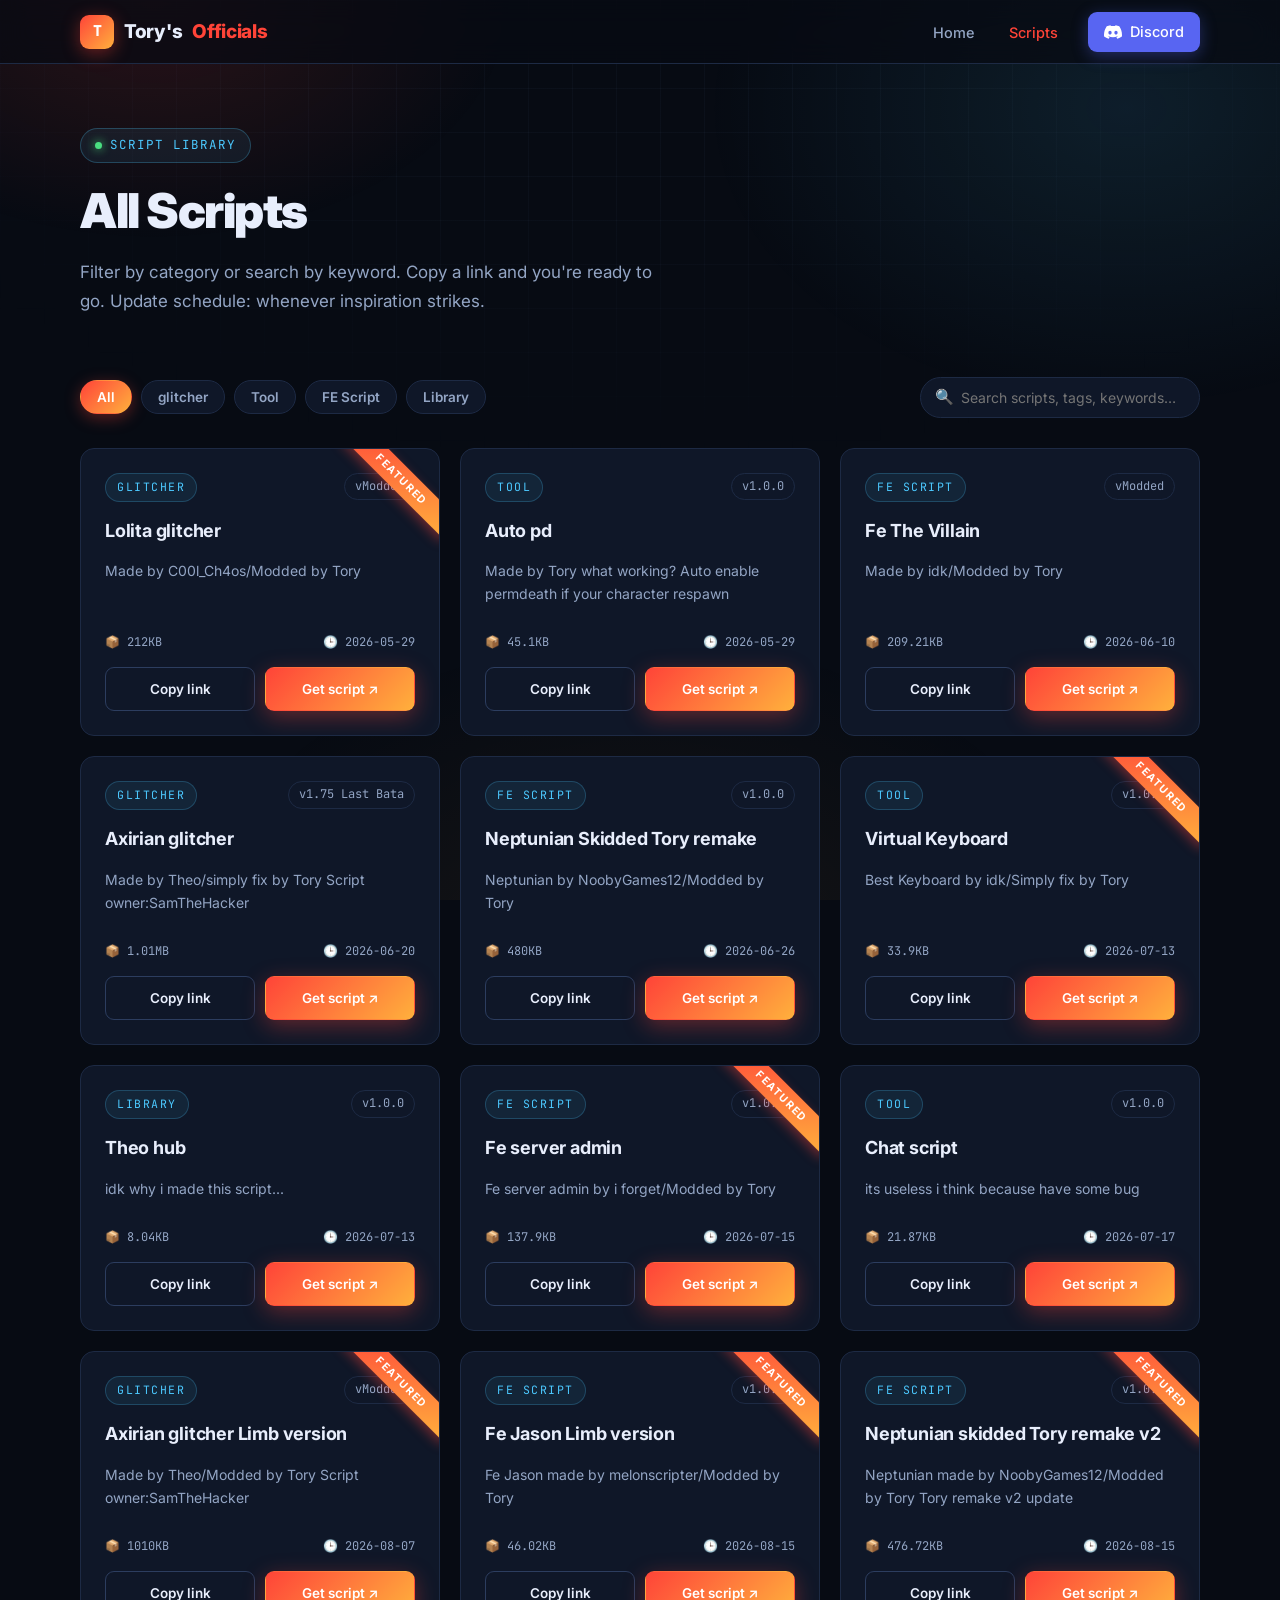
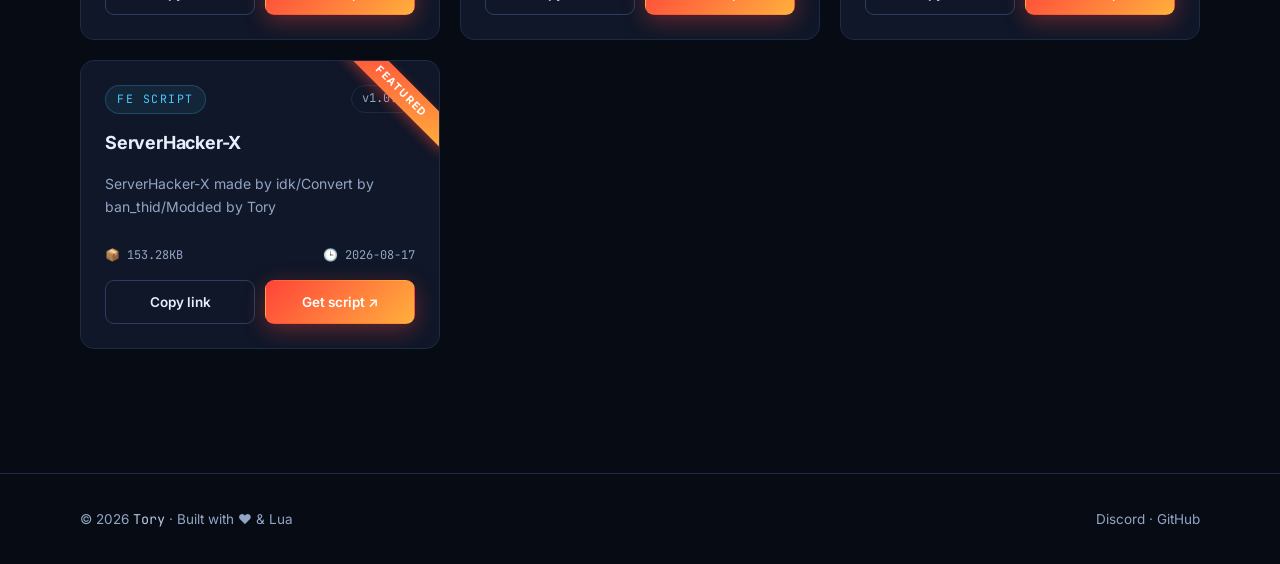
==== commit cb5b4820: "merge remote, keep local mobile-optimized version" ====
--- a/scripts.html
+++ b/scripts.html
@@ -3,7 +3,7 @@
 <head>
   <meta charset="UTF-8" />
   <meta name="viewport" content="width=device-width, initial-scale=1.0" />
-  <title>Script Library — Tory Script Hub</title>
+  <title>Script Library — Tory's Officials</title>
   <meta name="description" content="All of Tory's released scripts — browse by category, search & copy links." />
   <link rel="icon" href="data:image/svg+xml,<svg xmlns='http://www.w3.org/2000/svg' viewBox='0 0 100 100'><rect width='100' height='100' rx='22' fill='%23ff4438'/><text x='50' y='68' font-size='52' font-family='monospace' font-weight='bold' fill='white' text-anchor='middle'>T</text></svg>" />
   <link rel="preconnect" href="https://fonts.googleapis.com" />
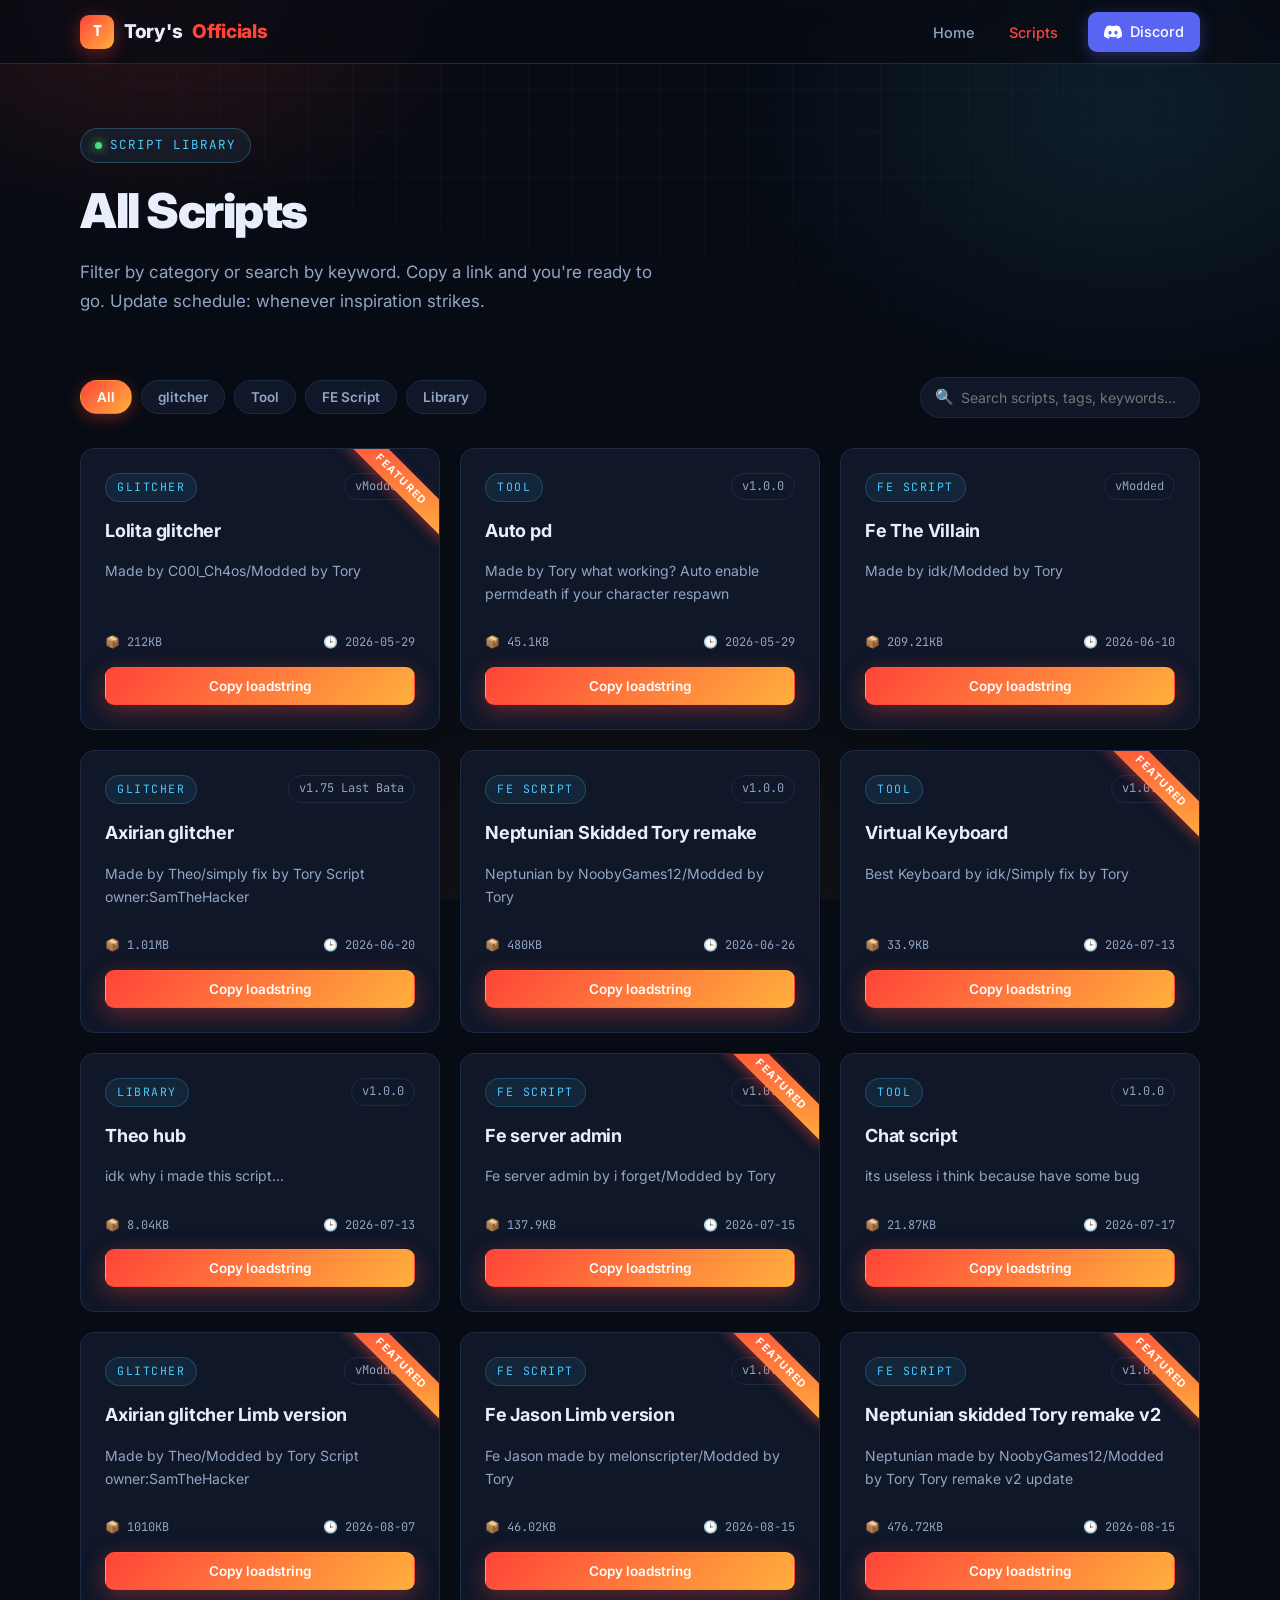
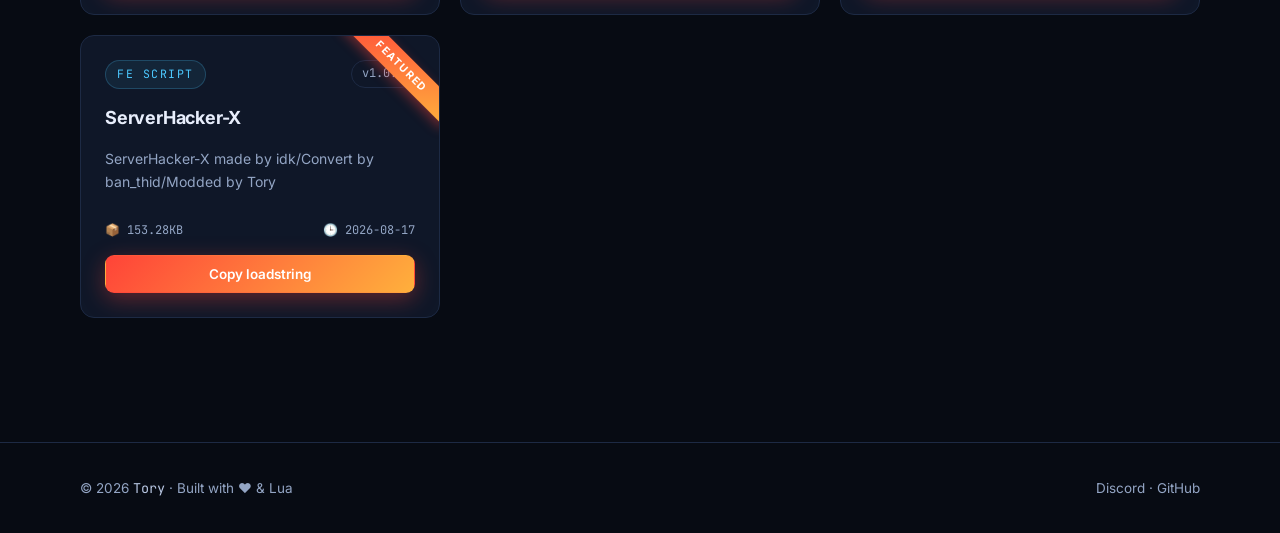
==== commit 92006e61: "add: real favicon files" ====
--- a/scripts.html
+++ b/scripts.html
@@ -5,7 +5,11 @@
   <meta name="viewport" content="width=device-width, initial-scale=1.0" />
   <title>Script Library — Tory's Officials</title>
   <meta name="description" content="All of Tory's released scripts — browse by category, search & copy links." />
-  <link rel="icon" href="data:image/svg+xml,<svg xmlns='http://www.w3.org/2000/svg' viewBox='0 0 100 100'><rect width='100' height='100' rx='22' fill='%23ff4438'/><text x='50' y='68' font-size='52' font-family='monospace' font-weight='bold' fill='white' text-anchor='middle'>T</text></svg>" />
+  <link rel="icon" type="image/svg+xml" href="favicon.svg" />
+  <link rel="icon" type="image/png" sizes="32x32" href="favicon.png" />
+  <link rel="icon" type="image/x-icon" href="favicon.ico" />
+  <link rel="apple-touch-icon" href="apple-touch-icon.png" />
+  <meta name="theme-color" content="#ff4438" />
   <link rel="preconnect" href="https://fonts.googleapis.com" />
   <link rel="preconnect" href="https://fonts.gstatic.com" crossorigin />
   <link href="https://fonts.googleapis.com/css2?family=Inter:wght@400;500;600;700;800;900&family=JetBrains+Mono:wght@400;500;700&display=swap" rel="stylesheet" />
--- a/assets/css/style.css
+++ b/assets/css/style.css
@@ -531,7 +531,7 @@
 .toast {
   position: fixed;
   bottom: 28px; left: 50%;
-  transform: translate(-50%, 90px);
+  transform: translate(-50%, calc(100% + 40px));
   background: #101c33;
   border: 1px solid rgba(74, 222, 128, 0.4);
   color: #d1fae5;
